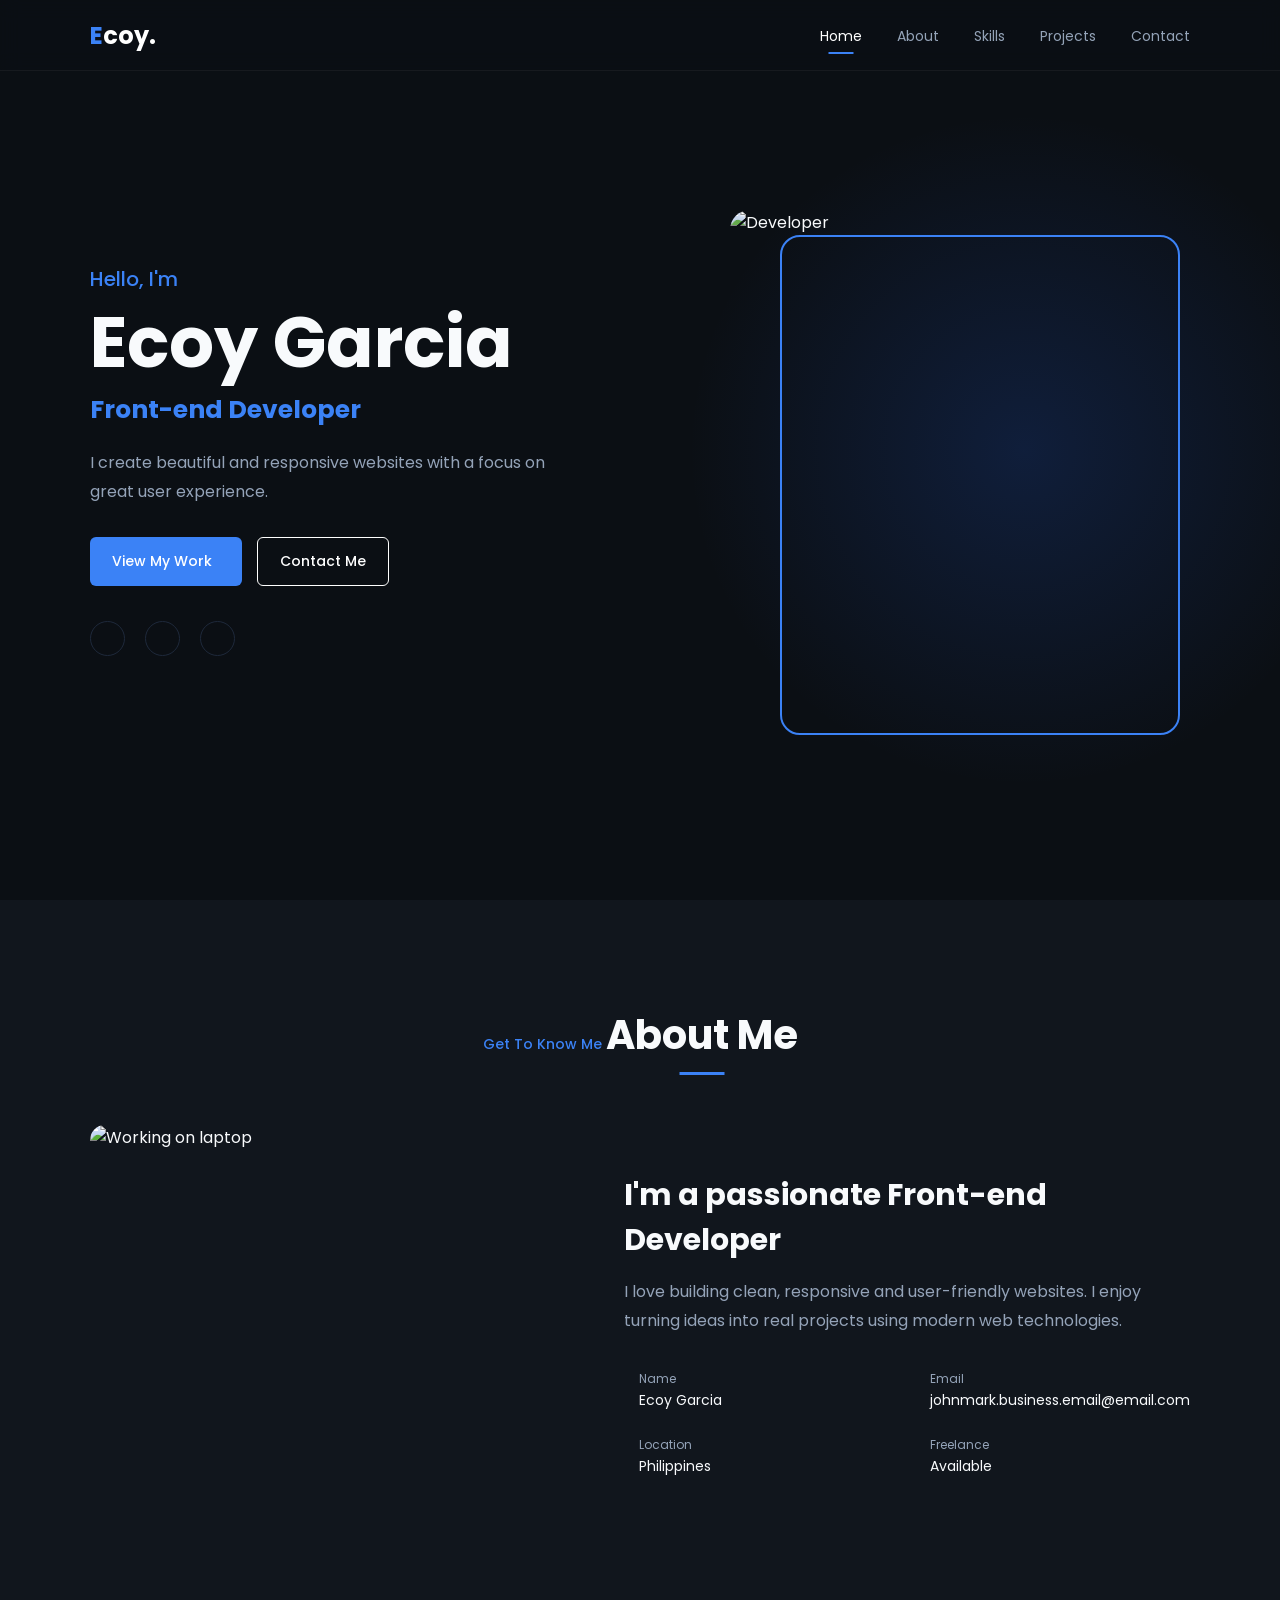
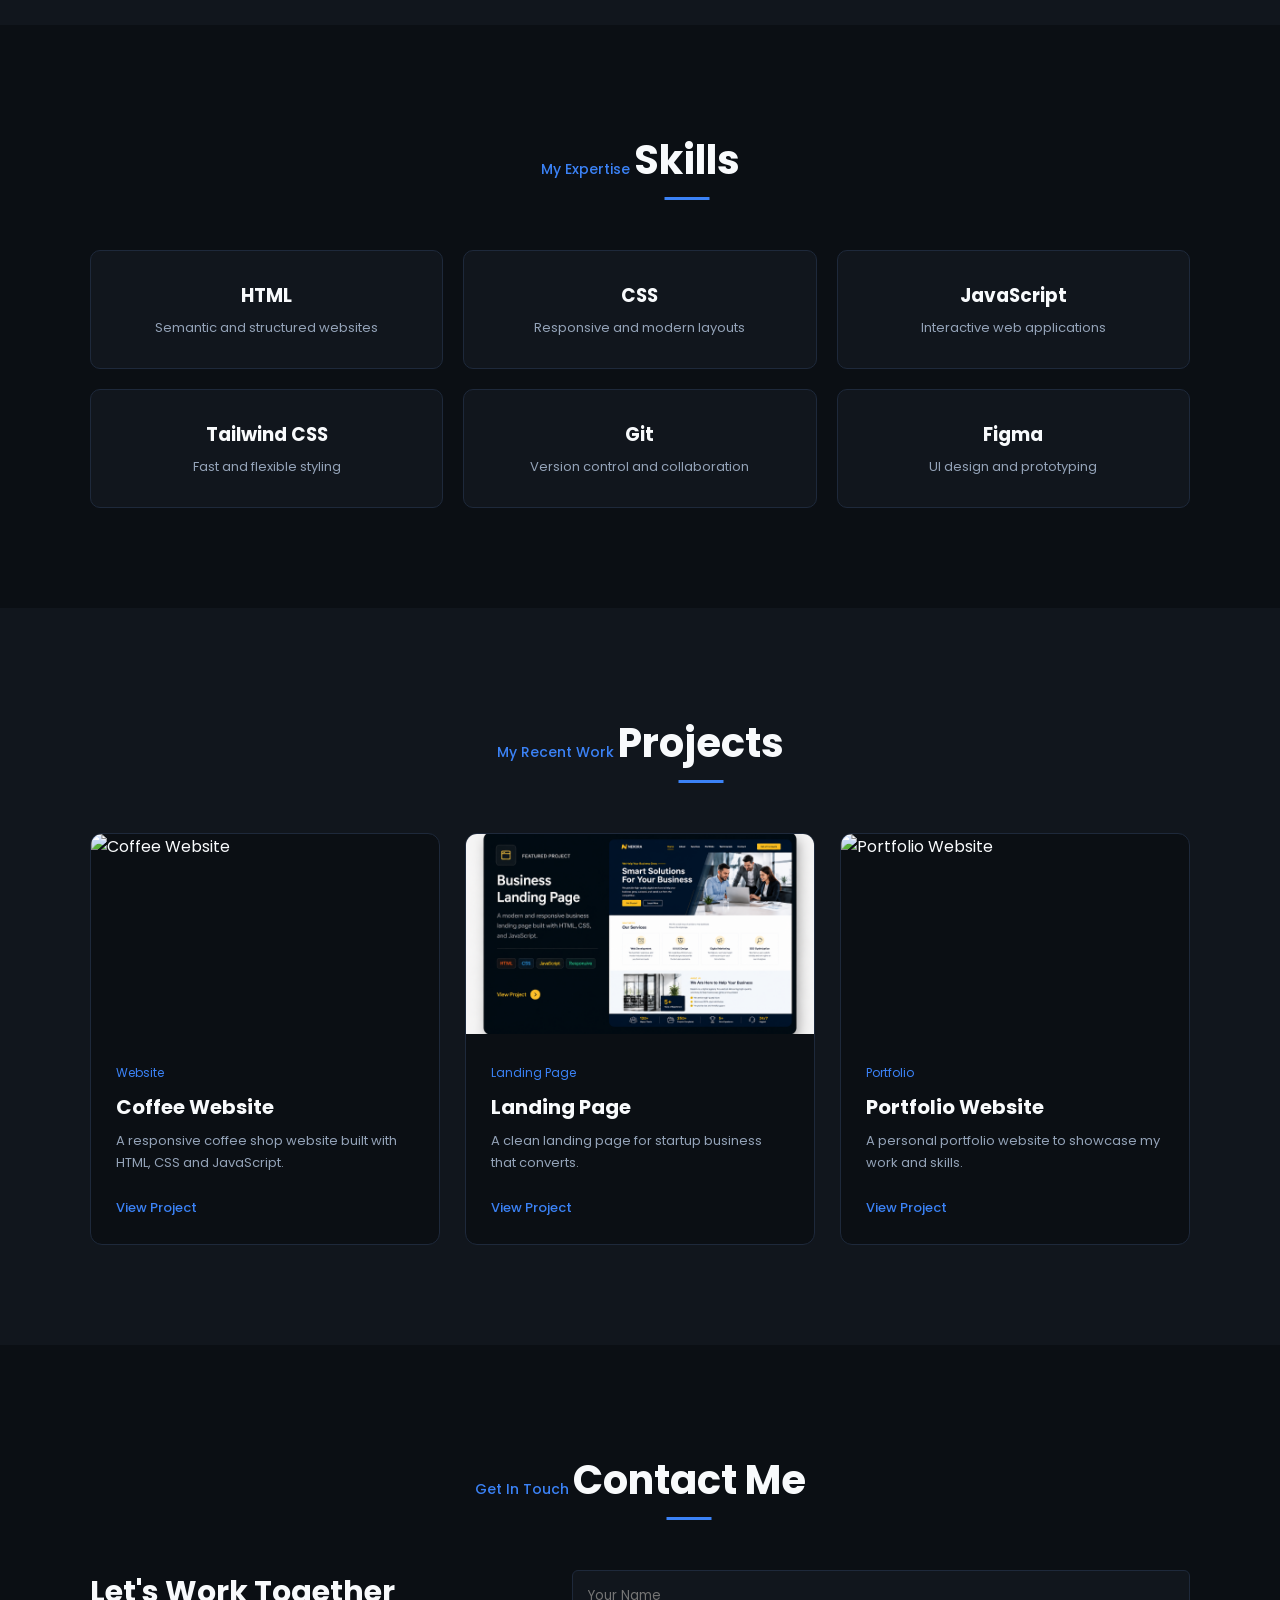
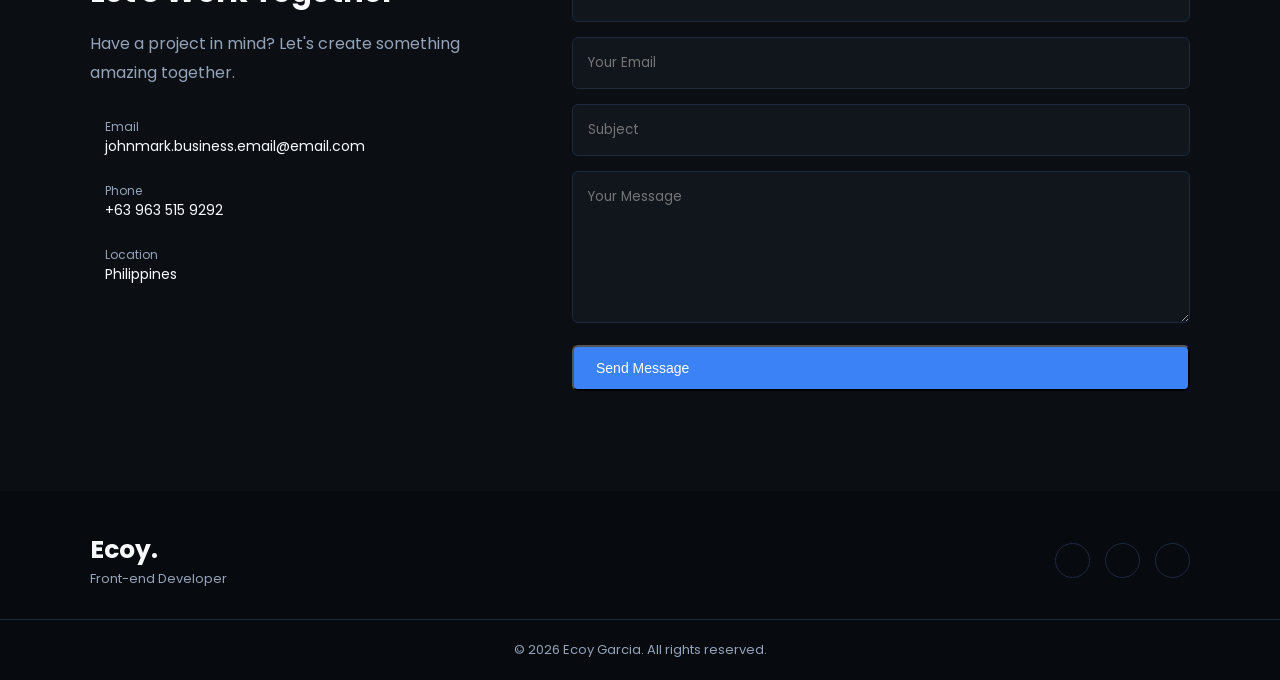
==== index.html @ 95af1ac4 "posting my project" ====
<!DOCTYPE html>
<html lang="en">
<head>
    <meta charset="UTF-8">
    <meta name="viewport" content="width=device-width, initial-scale=1.0">
    <title>Portfolio</title>
    <link
    href="https://cdn.jsdelivr.net/npm/remixicon@4.6.0/fonts/remixicon.css"rel="stylesheet">
    <link rel="stylesheet" href="styles.css">
    <script src="script.js" defer></script>
</head>
<body>
<!-- ================= HEADER ================= -->
<header class="header" id="header">

    <nav class="nav container">

        <a href="#home" class="logo">
            Ecoy.
        </a>

        <div class="nav-menu" id="nav-menu">

            <ul class="nav-list">

                <li>
                    <a href="#home" class="nav-link active">Home</a>
                </li>

                <li>
                    <a href="#about" class="nav-link">About</a>
                </li>

                <li>
                    <a href="#skills" class="nav-link">Skills</a>
                </li>

                <li>
                    <a href="#projects" class="nav-link">Projects</a>
                </li>

                <li>
                    <a href="#contact" class="nav-link">Contact</a>
                </li>

            </ul>

            <!-- Close button -->
            <div class="nav-close" id="nav-close">
                <i class="ri-close-line"></i>
            </div>

        </div>

        <!-- Toggle button -->
        <div class="nav-toggle" id="nav-toggle">
            <i class="ri-menu-line"></i>
        </div>

    </nav>

</header>


<!-- ================= MAIN ================= -->
<main>

    <!-- ================= HOME ================= -->
    <section class="home section" id="home">

        <div class="home-container container grid">

            <div class="home-data">

                <span class="home-subtitle">
                    Hello, I'm
                </span>

                <h1 class="home-title">
                    Ecoy Garcia
                </h1>

                <h2 class="home-job">
                    Front-end Developer
                </h2>

                <p class="home-description">
                    I create beautiful and responsive websites
                    with a focus on great user experience.
                </p>

                <div class="home-buttons">

                    <a href="#projects" class="button">
                        View My Work
                        <i class="ri-arrow-right-line"></i>
                    </a>

                    <a href="#contact" class="button button-outline">
                        Contact Me
                    </a>

                </div>


                <div class="home-social">

                    <a href="https://www.linkedin.com/login/" target="_blank">
                        <i class="ri-linkedin-fill"></i>
                    </a>

                    <a href="https://github.com/" target="_blank">
                        <i class="ri-github-fill"></i>
                    </a>

                    <a href="https://www.instagram.com/" target="_blank">
                        <i class="ri-instagram-line"></i>
                    </a>

                </div>

            </div>


            <div class="home-image">

                <div class="home-image-bg"></div>

                <img
                    src="https://images.unsplash.com/photo-1618641986557-1ecd230959aa?auto=format&fit=crop&w=700&q=80"
                    alt="Developer"
                >

            </div>

        </div>

    </section>


    <!-- ================= ABOUT ================= -->
    <section class="about section" id="about">

        <div class="container">

            <div class="section-title-container">

                <span class="section-subtitle">
                    Get To Know Me
                </span>

                <h2 class="section-title">
                    About Me
                </h2>

            </div>


            <div class="about-container grid">

                <div class="about-image">

                    <img
                        src="https://images.unsplash.com/photo-1498050108023-c5249f4df085?auto=format&fit=crop&w=700&q=80"
                        alt="Working on laptop"
                    >

                </div>


                <div class="about-data">

                    <h3>
                        I'm a passionate Front-end Developer
                    </h3>

                    <p>
                        I love building clean, responsive and
                        user-friendly websites. I enjoy turning
                        ideas into real projects using modern
                        web technologies.
                    </p>


                    <div class="about-info">

                        <div class="about-info-item">
                            <i class="ri-user-line"></i>

                            <div>
                                <span>Name</span>
                                <p>Ecoy Garcia</p>
                            </div>
                        </div>


                        <div class="about-info-item">
                            <i class="ri-mail-line"></i>

                            <div>
                                <span>Email</span>
                                <p>johnmark.business.email@email.com</p>
                            </div>
                        </div>


                        <div class="about-info-item">
                            <i class="ri-map-pin-line"></i>

                            <div>
                                <span>Location</span>
                                <p>Philippines</p>
                            </div>
                        </div>


                        <div class="about-info-item">
                            <i class="ri-briefcase-line"></i>

                            <div>
                                <span>Freelance</span>
                                <p>Available</p>
                            </div>
                        </div>

                    </div>

                </div>

            </div>

        </div>

    </section>


    <!-- ================= SKILLS ================= -->
    <section class="skills section" id="skills">

        <div class="container">

            <div class="section-title-container">

                <span class="section-subtitle">
                    My Expertise
                </span>

                <h2 class="section-title">
                    Skills
                </h2>

            </div>


            <div class="skills-container grid">

                <div class="skill-card">

                    <i class="ri-html5-fill"></i>

                    <h3>HTML</h3>

                    <p>
                        Semantic and structured websites
                    </p>

                </div>


                <div class="skill-card">

                    <i class="ri-css3-fill"></i>

                    <h3>CSS</h3>

                    <p>
                        Responsive and modern layouts
                    </p>

                </div>


                <div class="skill-card">

                    <i class="ri-javascript-fill"></i>

                    <h3>JavaScript</h3>

                    <p>
                        Interactive web applications
                    </p>

                </div>


                <div class="skill-card">

                    <i class="ri-windy-fill"></i>

                    <h3>Tailwind CSS</h3>

                    <p>
                        Fast and flexible styling
                    </p>

                </div>


                <div class="skill-card">

                    <i class="ri-git-branch-line"></i>

                    <h3>Git</h3>

                    <p>
                        Version control and collaboration
                    </p>

                </div>


                <div class="skill-card">

                    <i class="ri-palette-line"></i>

                    <h3>Figma</h3>

                    <p>
                        UI design and prototyping
                    </p>

                </div>

            </div>

        </div>

    </section>


    <!-- ================= PROJECTS ================= -->
    <section class="projects section" id="projects">

        <div class="container">

            <div class="section-title-container">

                <span class="section-subtitle">
                    My Recent Work
                </span>

                <h2 class="section-title">
                    Projects
                </h2>

            </div>


            <div class="projects-container grid">


                <!-- PROJECT 1 -->
                <article class="project-card">

                    <div class="project-image">

                        <img
                            src="https://images.unsplash.com/photo-1495474472287-4d71bcdd2085?auto=format&fit=crop&w=700&q=80"
                            alt="Coffee Website"
                        >

                    </div>


                    <div class="project-data">

                        <span class="project-category">
                            Website
                        </span>

                        <h3 class="project-title">
                            Coffee Website
                        </h3>

                        <p>
                            A responsive coffee shop website
                            built with HTML, CSS and JavaScript.
                        </p>

                        <a href="coffee-website/coffee.html" class="project-link" target="_blank">
                            View Project
                            <i class="ri-arrow-right-line"></i>
                        </a>

                    </div>

                </article>


                <!-- PROJECT 2 -->
                <article class="project-card">

                    <div class="project-image">

                        <!-- <img
                            src="https://images.unsplash.com/photo-1551288049-bebda4e38f71?auto=format&fit=crop&w=700&q=80"
                            alt="Dashboard UI"
                        > -->
                        <img src="./businessLandingPage/img/landingPage.png" alt="Landing Page">

                    </div>


                    <div class="project-data">

                        <span class="project-category">
                            Landing Page
                        </span>

                        <h3 class="project-title">
                            Landing Page
                        </h3>

                        <p>
                            A clean landing page for
                            startup business that converts.
                        </p>

                        <a href="./businessLandingPage/businessLandingPage.html" class="project-link" target="_blank">
                            View Project
                            <i class="ri-arrow-right-line"></i>
                        </a>

                    </div>

                </article>


                <!-- PROJECT 3 -->
                <article class="project-card">

                    <div class="project-image">

                        <img
                            src="https://images.unsplash.com/photo-1460925895917-afdab827c52f?auto=format&fit=crop&w=700&q=80"
                            alt="Portfolio Website"
                        >

                    </div>


                    <div class="project-data">

                        <span class="project-category">
                            Portfolio
                        </span>

                        <h3 class="project-title">
                            Portfolio Website
                        </h3>

                        <p>
                            A personal portfolio website to
                            showcase my work and skills.
                        </p>

                        <a href="#" class="project-link">
                            View Project
                            <i class="ri-arrow-right-line"></i>
                        </a>

                    </div>

                </article>

            </div>

        </div>

    </section>


    <!-- ================= CONTACT ================= -->
    <section class="contact section" id="contact">

        <div class="container">

            <div class="section-title-container">

                <span class="section-subtitle">
                    Get In Touch
                </span>

                <h2 class="section-title">
                    Contact Me
                </h2>

            </div>


            <div class="contact-container grid">


                <div class="contact-data">

                    <h3>
                        Let's Work Together
                    </h3>

                    <p>
                        Have a project in mind?
                        Let's create something amazing together.
                    </p>


                    <div class="contact-info">

                        <div class="contact-item">

                            <i class="ri-mail-line"></i>

                            <div>
                                <span>Email</span>
                                <p>johnmark.business.email@email.com</p>
                            </div>

                        </div>


                        <div class="contact-item">

                            <i class="ri-phone-line"></i>

                            <div>
                                <span>Phone</span>
                                <p>+63 963 515 9292</p>
                            </div>

                        </div>


                        <div class="contact-item">

                            <i class="ri-map-pin-line"></i>

                            <div>
                                <span>Location</span>
                                <p>Philippines</p>
                            </div>

                        </div>

                    </div>

                </div>


                <form class="contact-form" id="contact-form">

                    <div class="form-group">

                        <input
                            type="text"
                            name="name"
                            placeholder="Your Name"
                            required
                        >

                    </div>


                    <div class="form-group">

                        <input
                            type="email"
                            name="email"
                            placeholder="Your Email"
                            required
                        >

                    </div>


                    <div class="form-group">

                        <input
                            type="text"
                            name="subject"
                            placeholder="Subject"
                            required
                        >

                    </div>


                    <div class="form-group">

                        <textarea
                            name="message"
                            placeholder="Your Message"
                            rows="6"
                            required
                        ></textarea>

                    </div>


                    <button type="submit" class="button">
                        Send Message
                        <i class="ri-send-plane-line"></i>
                    </button>

                </form>

            </div>

        </div>

    </section>

</main>


<!-- ================= FOOTER ================= -->
<footer class="footer">

    <div class="container footer-container">

        <div>
            <h3>Ecoy.</h3>

            <p>
                Front-end Developer
            </p>
        </div>


        <div class="footer-social">

            <a href="https://www.linkedin.com/login/" target="_blank">
                <i class="ri-linkedin-fill"></i>
            </a>

            <a href="https://github.com/" target="_blank">
                <i class="ri-github-fill"></i>
            </a>

            <a href="https://www.instagram.com/" target="_blank">
                <i class="ri-instagram-line"></i>
            </a>

        </div>

    </div>


    <div class="footer-copy">

        <p>
            © 2026 Ecoy Garcia. All rights reserved.
        </p>

    </div>

</footer>
</body>
</html>
---- styles.css ----
/* ================= GOOGLE FONT ================= */

@import url('https://fonts.googleapis.com/css2?family=Poppins:wght@400;500;600;700&display=swap');


/* ================= VARIABLES ================= */

:root {
    --primary-color: #3b82f6;
    --primary-dark: #2563eb;

    --background-color: #0b0f14;
    --background-light: #11161d;

    --text-color: #f8fafc;
    --text-light: #94a3b8;

    --white: #ffffff;

    --border-color: #1e293b;

    --container-width: 1100px;

    --body-font: "Poppins", sans-serif;
}


/* ================= RESET ================= */

* {
    margin: 0;
    padding: 0;
    box-sizing: border-box;
}

html {
    scroll-behavior: smooth;
}

body {
    font-family: var(--body-font);
    background: var(--background-color);
    color: var(--text-color);
}

ul {
    list-style: none;
}

a {
    text-decoration: none;
    color: inherit;
}

img {
    display: block;
    max-width: 100%;
}


/* ================= REUSABLE ================= */

.container {
    width: 90%;
    max-width: var(--container-width);
    margin: auto;
}

.grid {
    display: grid;
}

.section {
    padding: 100px 0;
}

.section-title-container {
    text-align: center;
    margin-bottom: 60px;
}

.section-subtitle {
    color: var(--primary-color);
    font-size: 14px;
    font-weight: 500;
}

.section-title {
    font-size: 40px;
    margin-top: 5px;
    position: relative;
    display: inline-block;
}

.section-title::after {
    content: "";
    position: absolute;

    width: 45px;
    height: 3px;

    background: var(--primary-color);

    left: 50%;
    bottom: -10px;

    transform: translateX(-50%);
}


/* ================= BUTTON ================= */

.button {
    display: inline-flex;
    align-items: center;
    gap: 8px;

    background: var(--primary-color);

    padding: 13px 22px;

    border-radius: 6px;

    color: var(--white);

    font-size: 14px;
    font-weight: 500;

    transition: .3s;
}

.button:hover {
    background: var(--primary-dark);
    transform: translateY(-2px);
}

.button-outline {
    background: transparent;
    border: 1px solid var(--white);
}

.button-outline:hover {
    background: var(--white);
    color: var(--background-color);
}


/* ================= HEADER ================= */

.header {
    position: fixed;

    top: 0;
    left: 0;

    width: 100%;

    background: rgba(11, 15, 20, .9);

    backdrop-filter: blur(10px);

    z-index: 1000;

    border-bottom: 1px solid rgba(255, 255, 255, .05);
}

.nav {
    height: 70px;

    display: flex;
    align-items: center;
    justify-content: space-between;
}

.logo {
    font-size: 24px;
    font-weight: 700;

    color: var(--white);
}

.logo::first-letter {
    color: var(--primary-color);
}

.nav-list {
    display: flex;
    gap: 35px;
}

.nav-link {
    font-size: 14px;
    color: var(--text-light);

    transition: .3s;
}

.nav-link:hover,
.nav-link.active {
    color: var(--white);
}

.nav-link.active {
    position: relative;
}

.nav-link.active::after {
    content: "";

    position: absolute;

    width: 25px;
    height: 2px;

    background: var(--primary-color);

    bottom: -8px;
    left: 50%;

    transform: translateX(-50%);
}

.nav-toggle,
.nav-close {
    display: none;
}


/* ================= HOME ================= */

.home {
    min-height: 100vh;

    display: flex;
    align-items: center;

    padding-top: 120px;

    background:
        radial-gradient(
            circle at 80% 50%,
            rgba(37, 99, 235, .18),
            transparent 30%
        );
}

.home-container {
    grid-template-columns: 1fr 1fr;

    align-items: center;

    gap: 60px;
}

.home-subtitle {
    color: var(--primary-color);

    font-size: 20px;
    font-weight: 500;
}

.home-title {
    font-size: clamp(40px, 6vw, 70px);

    line-height: 1.1;

    margin: 10px 0;
}

.home-job {
    color: var(--primary-color);

    font-size: 25px;

    margin-bottom: 20px;
}

.home-description {
    color: var(--text-light);

    max-width: 500px;

    line-height: 1.8;

    margin-bottom: 30px;
}

.home-buttons {
    display: flex;
    gap: 15px;

    flex-wrap: wrap;
}

.home-social {
    display: flex;

    gap: 20px;

    margin-top: 35px;
}

.home-social a {
    width: 35px;
    height: 35px;

    display: flex;
    align-items: center;
    justify-content: center;

    border: 1px solid var(--border-color);

    border-radius: 50%;

    color: var(--text-light);

    transition: .3s;
}

.home-social a:hover {
    color: var(--white);
    background: var(--primary-color);
    border-color: var(--primary-color);
}


/* ================= HOME IMAGE ================= */

.home-image {
    position: relative;

    display: flex;
    justify-content: center;
}

.home-image img {
    width: 400px;
    height: 500px;

    object-fit: cover;

    border-radius: 20px;

    position: relative;

    z-index: 2;

    filter: grayscale(20%);
}

.home-image-bg {
    position: absolute;

    width: 400px;
    height: 500px;

    border: 2px solid var(--primary-color);

    border-radius: 20px;

    top: 25px;
    left: calc(50% - 175px);

    transform: translateX(25px);

    z-index: 1;
}


/* ================= ABOUT ================= */

.about {
    background: var(--background-light);
}

.about-container {
    grid-template-columns: .9fr 1.1fr;

    align-items: center;

    gap: 70px;
}

.about-image img {
    width: 100%;

    max-width: 450px;

    height: 400px;

    object-fit: cover;

    border-radius: 15px;
}

.about-data h3 {
    font-size: 30px;

    margin-bottom: 15px;
}

.about-data > p {
    color: var(--text-light);

    line-height: 1.8;

    margin-bottom: 30px;
}

.about-info {
    display: grid;

    grid-template-columns: 1fr 1fr;

    gap: 20px;
}

.about-info-item {
    display: flex;

    align-items: center;

    gap: 15px;
}

.about-info-item i {
    color: var(--primary-color);

    font-size: 22px;
}

.about-info-item span {
    color: var(--text-light);

    font-size: 12px;
}

.about-info-item p {
    font-size: 14px;
}


/* ================= SKILLS ================= */

.skills-container {
    grid-template-columns: repeat(3, 1fr);

    gap: 20px;
}

.skill-card {
    padding: 30px;

    text-align: center;

    background: var(--background-light);

    border: 1px solid var(--border-color);

    border-radius: 10px;

    transition: .3s;
}

.skill-card:hover {
    transform: translateY(-8px);

    border-color: var(--primary-color);
}

.skill-card i {
    font-size: 45px;

    color: var(--primary-color);

    margin-bottom: 15px;
}

.skill-card h3 {
    margin-bottom: 8px;
}

.skill-card p {
    color: var(--text-light);

    font-size: 13px;
}


/* ================= PROJECTS ================= */

.projects {
    background: var(--background-light);
}

.projects-container {
    grid-template-columns: repeat(3, 1fr);

    gap: 25px;
}

.project-card {
    background: var(--background-color);

    border: 1px solid var(--border-color);

    border-radius: 12px;

    overflow: hidden;

    transition: .3s;
}

.project-card:hover {
    transform: translateY(-8px);

    border-color: var(--primary-color);
}

.project-image {
    height: 200px;

    overflow: hidden;
}

.project-image img {
    width: 100%;
    height: 100%;

    object-fit: cover;

    transition: .4s;
}

.project-card:hover .project-image img {
    transform: scale(1.08);
}

.project-data {
    padding: 25px;
}

.project-category {
    color: var(--primary-color);

    font-size: 12px;
}

.project-title {
    font-size: 20px;

    margin: 8px 0;
}

.project-data p {
    color: var(--text-light);

    font-size: 13px;

    line-height: 1.7;

    margin-bottom: 20px;
}

.project-link {
    display: inline-flex;

    align-items: center;

    gap: 7px;

    color: var(--primary-color);

    font-size: 13px;

    font-weight: 500;
}


/* ================= CONTACT ================= */

.contact-container {
    grid-template-columns: .8fr 1.2fr;

    gap: 70px;
}

.contact-data h3 {
    font-size: 30px;

    margin-bottom: 15px;
}

.contact-data > p {
    color: var(--text-light);

    line-height: 1.8;

    margin-bottom: 30px;
}

.contact-info {
    display: grid;

    gap: 25px;
}

.contact-item {
    display: flex;

    gap: 15px;

    align-items: center;
}

.contact-item i {
    color: var(--primary-color);

    font-size: 23px;
}

.contact-item span {
    display: block;

    color: var(--text-light);

    font-size: 12px;
}

.contact-item p {
    font-size: 14px;
}

.contact-form {
    display: grid;

    gap: 15px;
}

.form-group input,
.form-group textarea {
    width: 100%;

    padding: 15px;

    border: 1px solid var(--border-color);

    background: var(--background-light);

    color: var(--white);

    border-radius: 6px;

    outline: none;

    font-family: var(--body-font);

    transition: .3s;
}

.form-group input:focus,
.form-group textarea:focus {
    border-color: var(--primary-color);
}

.form-group textarea {
    resize: vertical;
}


/* ================= FOOTER ================= */

.footer {
    background: #070a0e;

    padding-top: 40px;
}

.footer-container {
    display: flex;

    justify-content: space-between;

    align-items: center;
}

.footer h3 {
    font-size: 25px;
}

.footer p {
    color: var(--text-light);

    font-size: 13px;
}

.footer-social {
    display: flex;

    gap: 15px;
}

.footer-social a {
    width: 35px;
    height: 35px;

    border: 1px solid var(--border-color);

    border-radius: 50%;

    display: flex;

    justify-content: center;
    align-items: center;

    transition: .3s;
}

.footer-social a:hover {
    background: var(--primary-color);

    border-color: var(--primary-color);
}

.footer-copy {
    text-align: center;

    border-top: 1px solid var(--border-color);

    margin-top: 30px;

    padding: 20px 0;
}


/* ================= RESPONSIVE ================= */

@media screen and (max-width: 800px) {

    .section {
        padding: 80px 0;
    }


    /* NAV */

    .nav-menu {
        position: fixed;

        top: 0;
        right: -100%;

        width: 70%;

        height: 100vh;

        background: var(--background-light);

        padding: 100px 40px;

        transition: .4s;

        box-shadow: -10px 0 30px rgba(0, 0, 0, .3);
    }

    .nav-menu.show-menu {
        right: 0;
    }

    .nav-list {
        flex-direction: column;

        gap: 30px;
    }

    .nav-link {
        font-size: 18px;
    }

    .nav-toggle {
        display: block;

        font-size: 25px;

        cursor: pointer;
    }

    .nav-close {
        display: block;

        position: absolute;

        top: 25px;
        right: 25px;

        font-size: 25px;

        cursor: pointer;
    }


    /* HOME */

    .home-container {
        grid-template-columns: 1fr;

        text-align: center;
    }

    .home-data {
        order: 2;
    }

    .home-image {
        order: 1;
    }

    .home-description {
        margin-left: auto;
        margin-right: auto;
    }

    .home-buttons {
        justify-content: center;
    }

    .home-social {
        justify-content: center;
    }

    .home-image img {
        width: 280px;
        height: 350px;
    }

    .home-image-bg {
        width: 280px;
        height: 350px;

        left: calc(50% - 140px);
    }


    /* ABOUT */

    .about-container {
        grid-template-columns: 1fr;

        gap: 40px;
    }

    .about-image img {
        margin: auto;
    }


    /* SKILLS */

    .skills-container {
        grid-template-columns: repeat(2, 1fr);
    }


    /* PROJECTS */

    .projects-container {
        grid-template-columns: 1fr;
    }


    /* CONTACT */

    .contact-container {
        grid-template-columns: 1fr;

        gap: 50px;
    }

}


@media screen and (max-width: 500px) {

    .home-title {
        font-size: 40px;
    }

    .home-job {
        font-size: 20px;
    }

    .section-title {
        font-size: 32px;
    }

    .skills-container {
        grid-template-columns: 1fr;
    }

    .about-info {
        grid-template-columns: 1fr;
    }

    .footer-container {
        flex-direction: column;

        gap: 20px;

        text-align: center;
    }

}
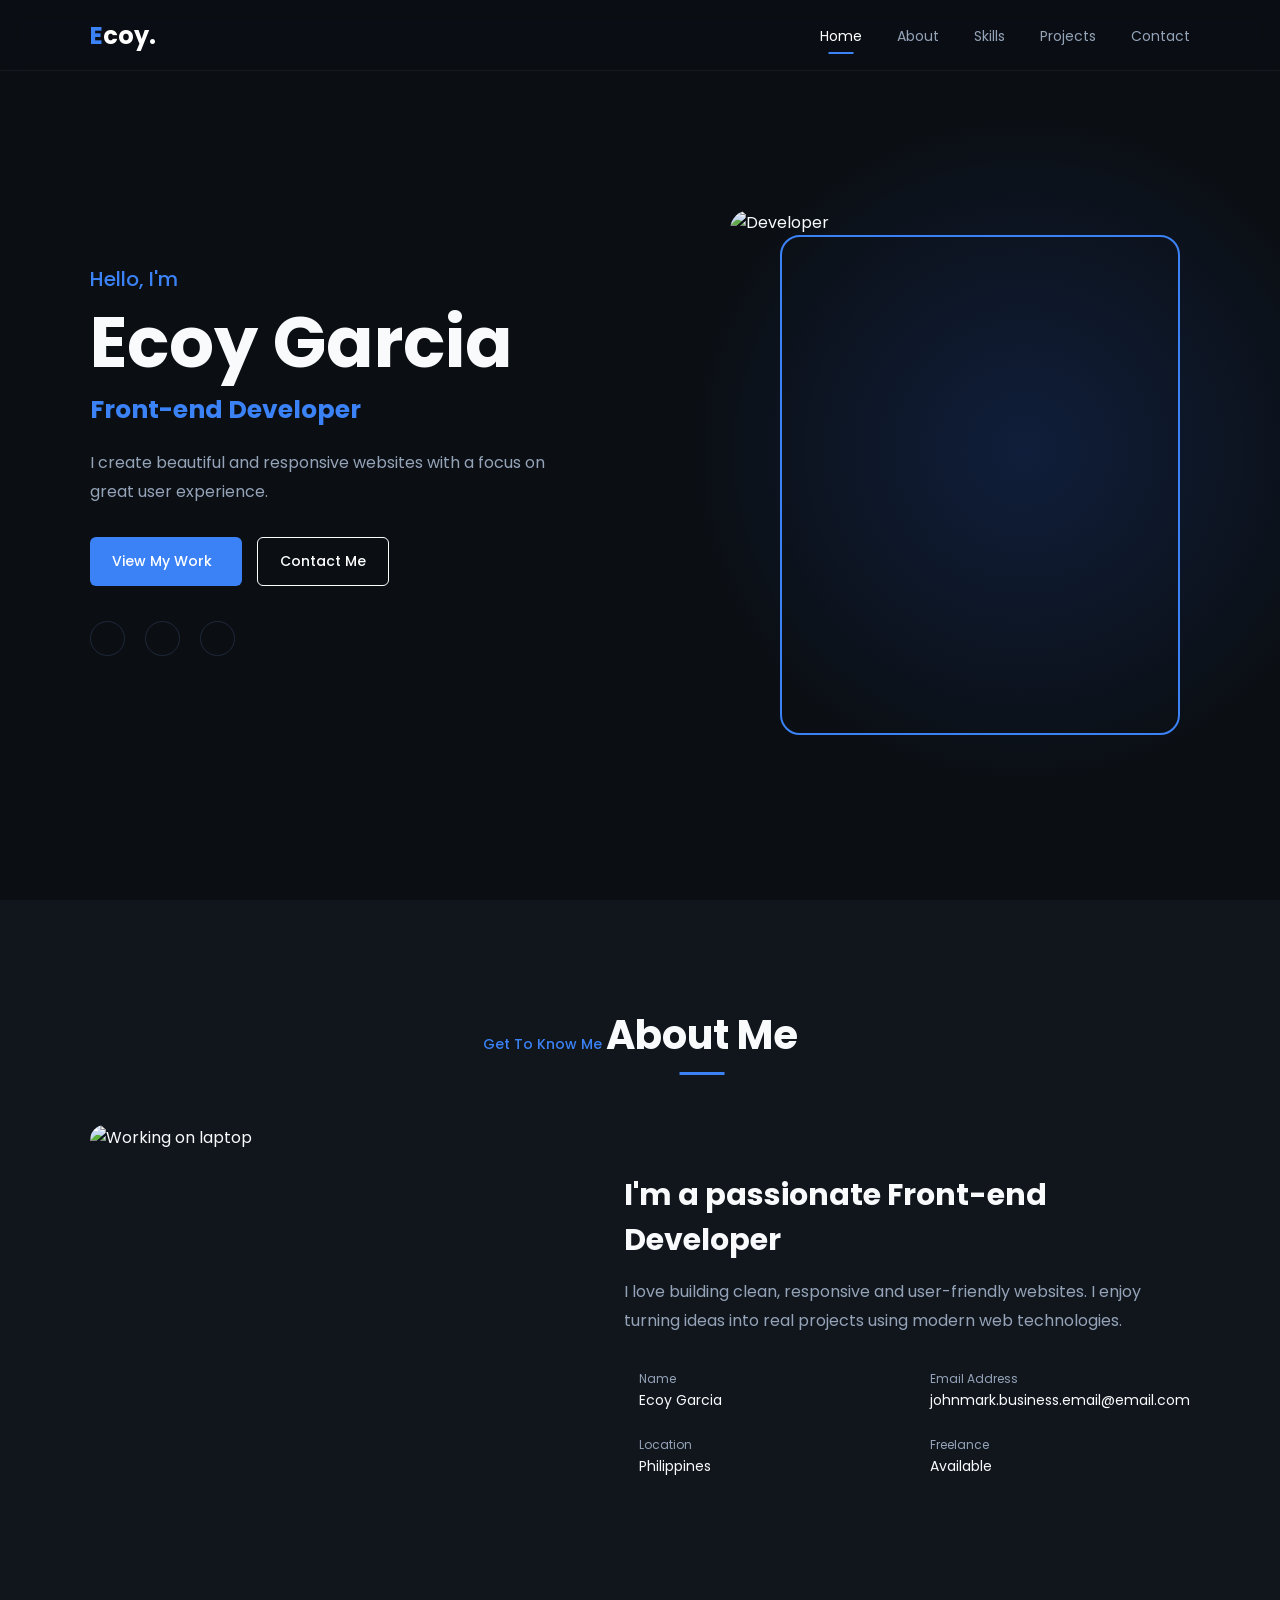
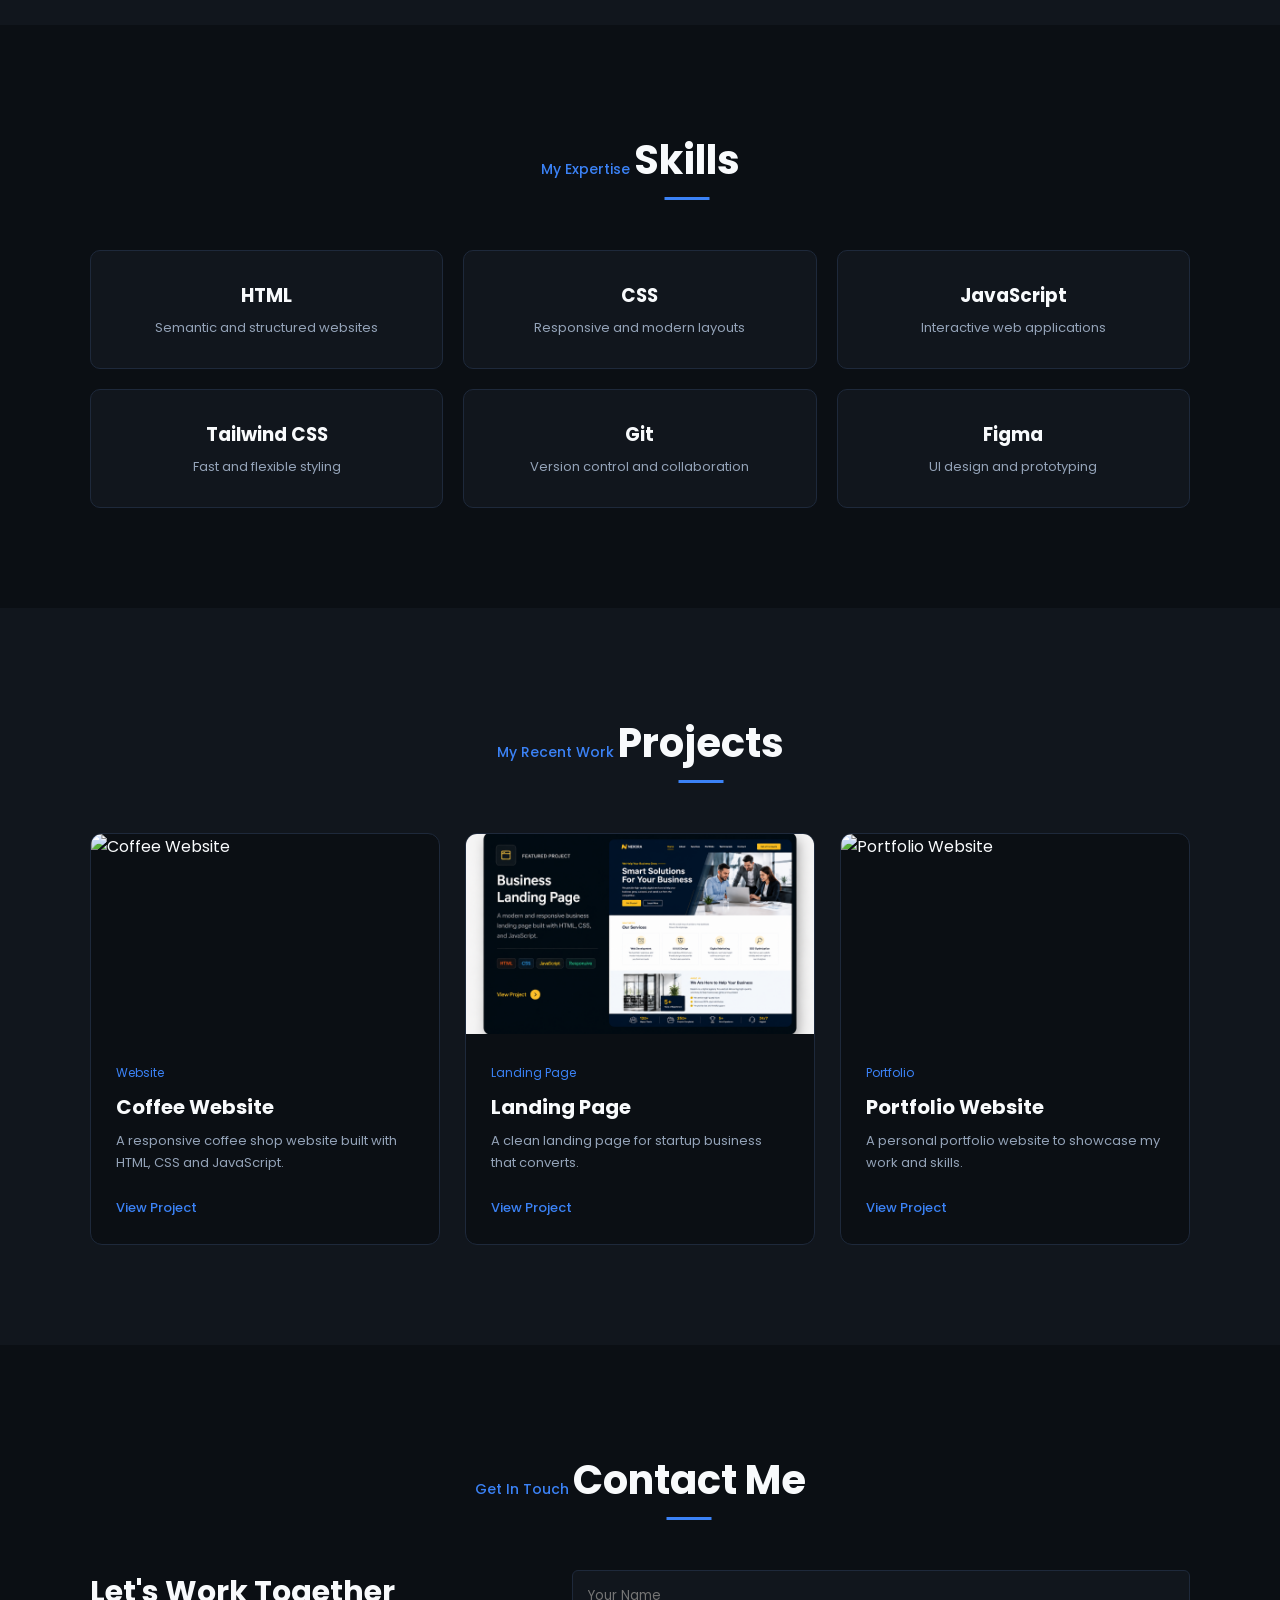
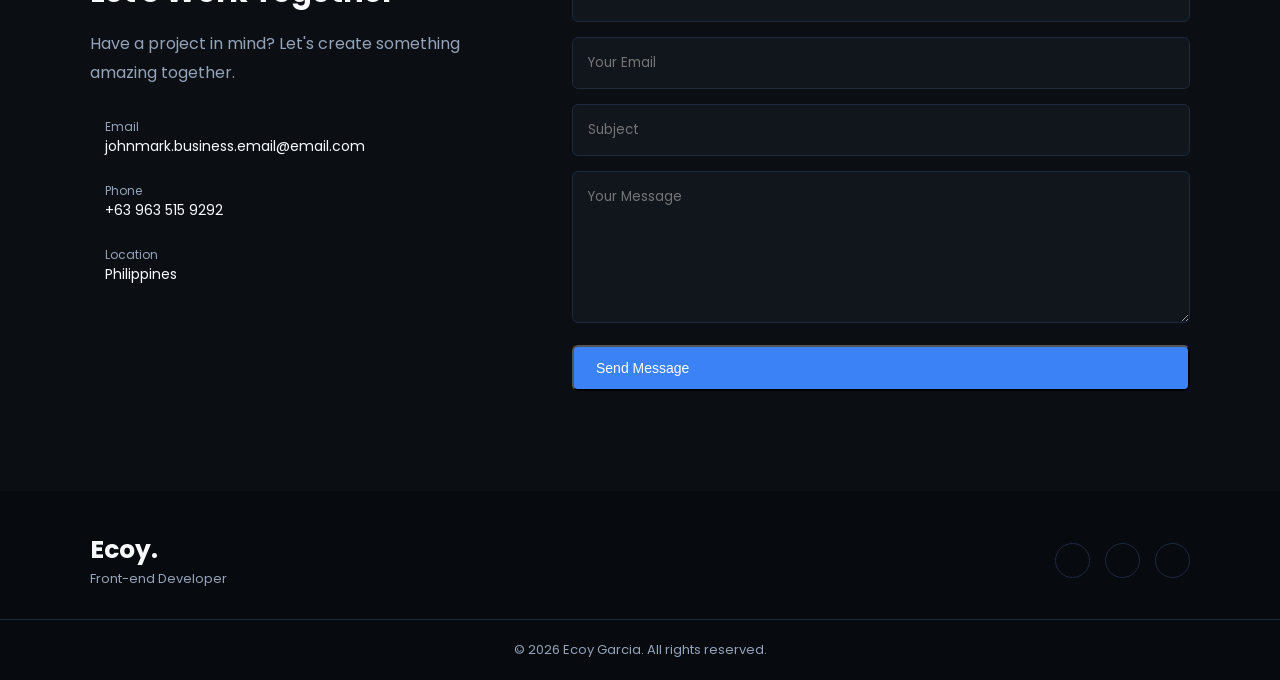
==== commit 684e932c: "second commit" ====
--- a/index.html
+++ b/index.html
@@ -4,8 +4,7 @@
     <meta charset="UTF-8">
     <meta name="viewport" content="width=device-width, initial-scale=1.0">
     <title>Portfolio</title>
-    <link
-    href="https://cdn.jsdelivr.net/npm/remixicon@4.6.0/fonts/remixicon.css"rel="stylesheet">
+    <link href="https://cdn.jsdelivr.net/npm/remixicon@4.6.0/fonts/remixicon.css"rel="stylesheet">
     <link rel="stylesheet" href="styles.css">
     <script src="script.js" defer></script>
 </head>
@@ -198,7 +197,7 @@
                             <i class="ri-mail-line"></i>
 
                             <div>
-                                <span>Email</span>
+                                <span>Email Address</span>
                                 <p>johnmark.business.email@email.com</p>
                             </div>
                         </div>
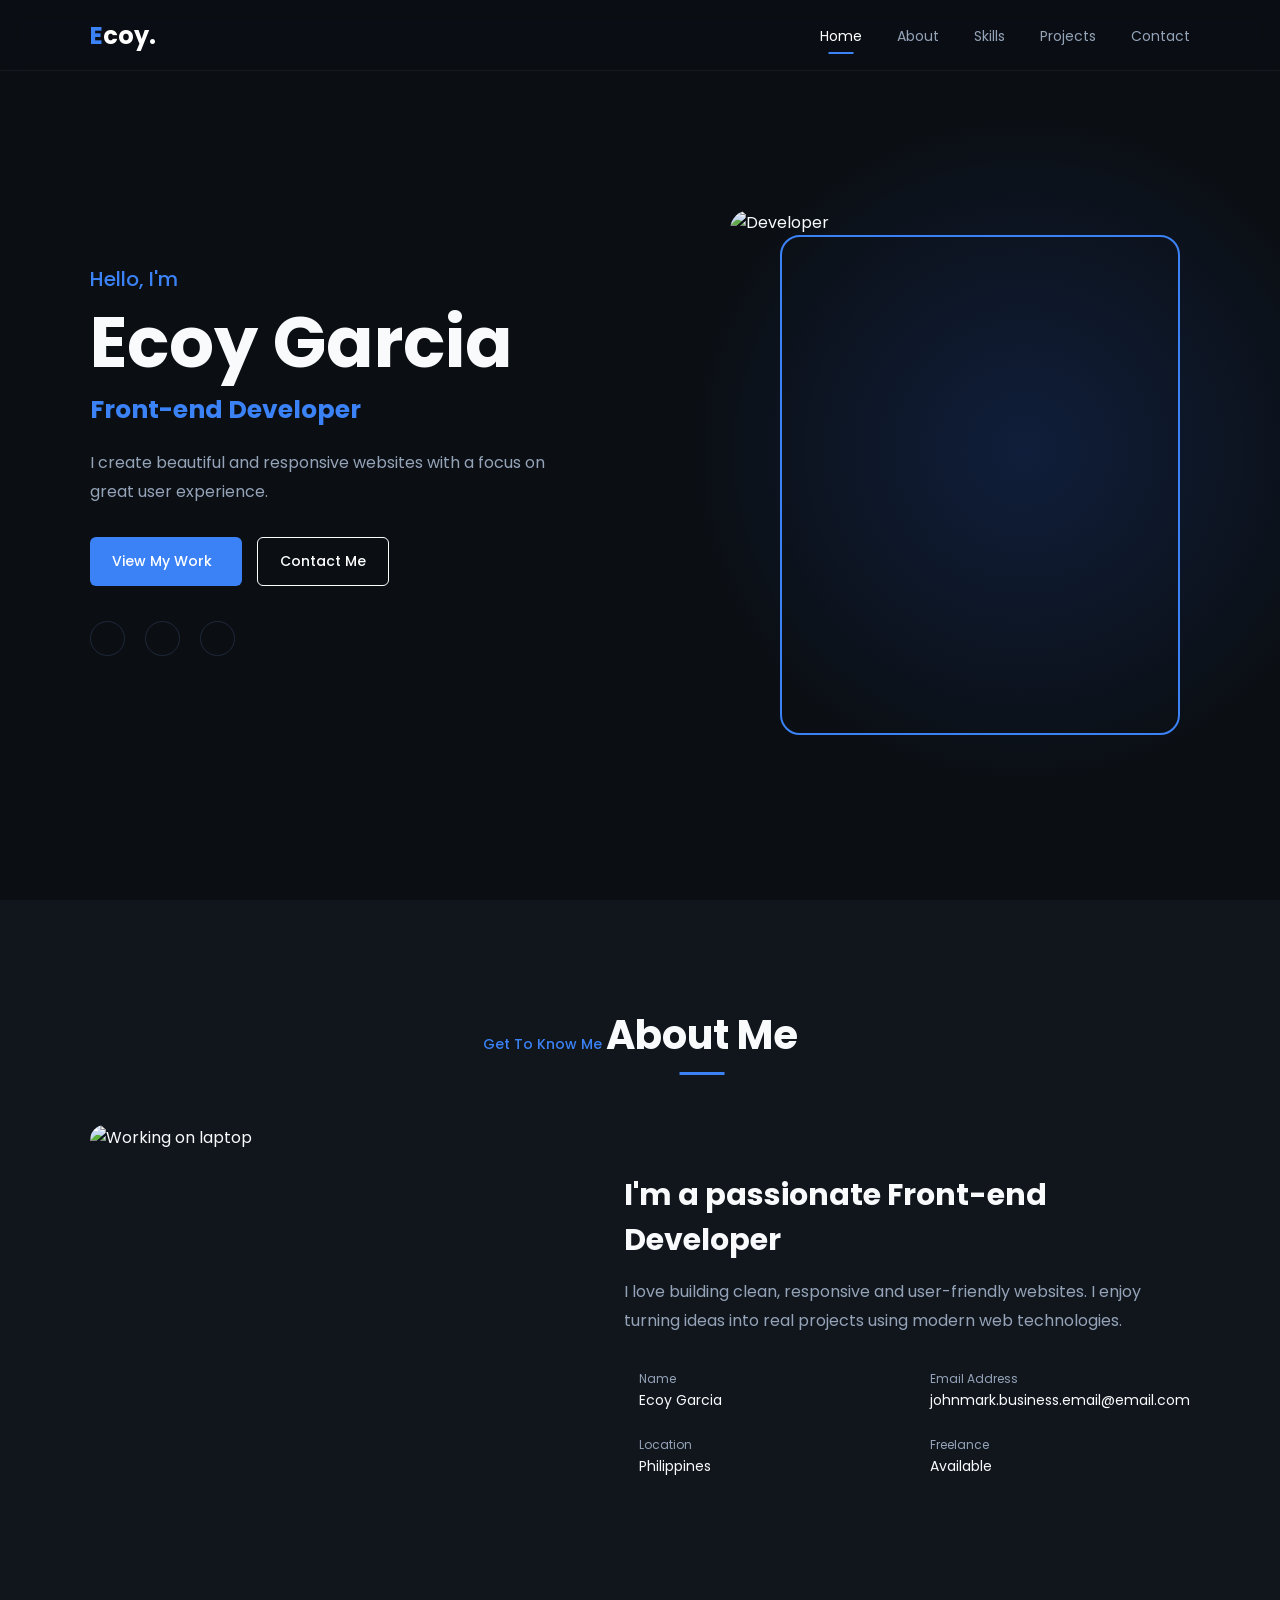
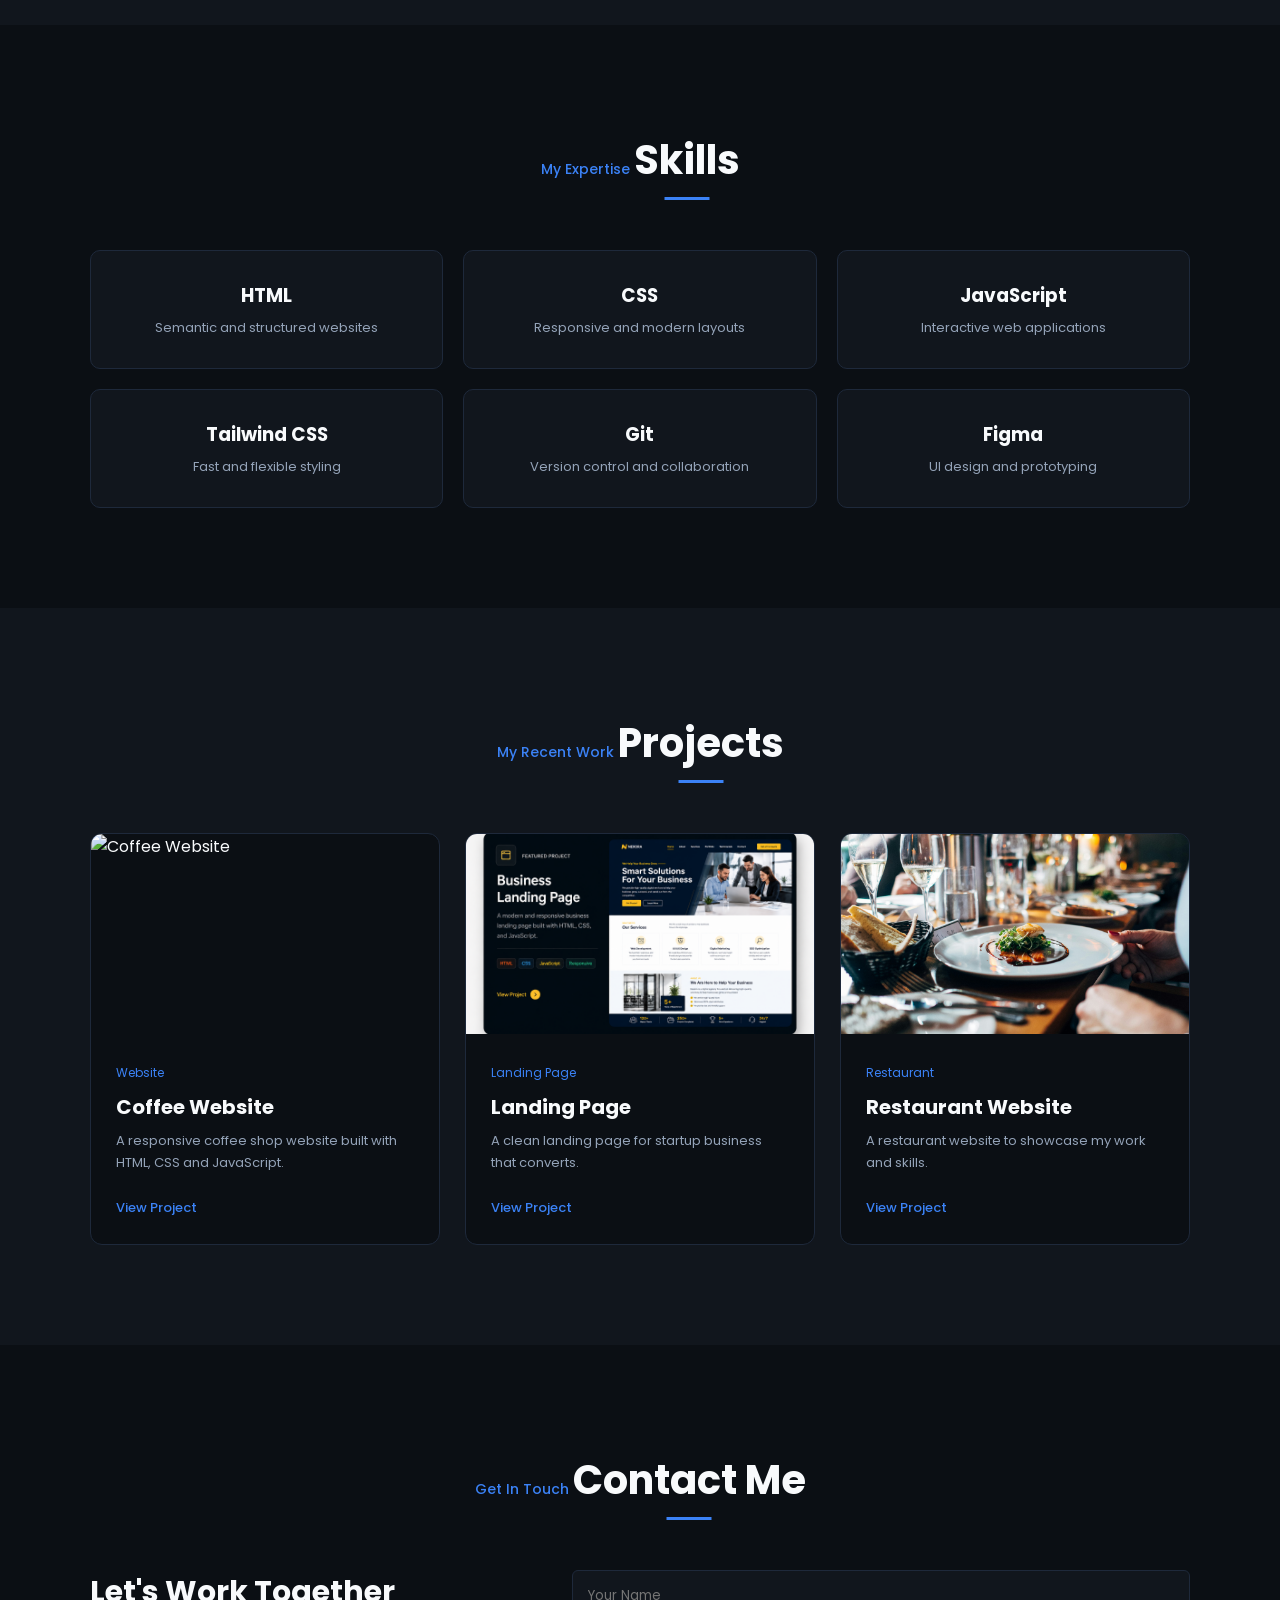
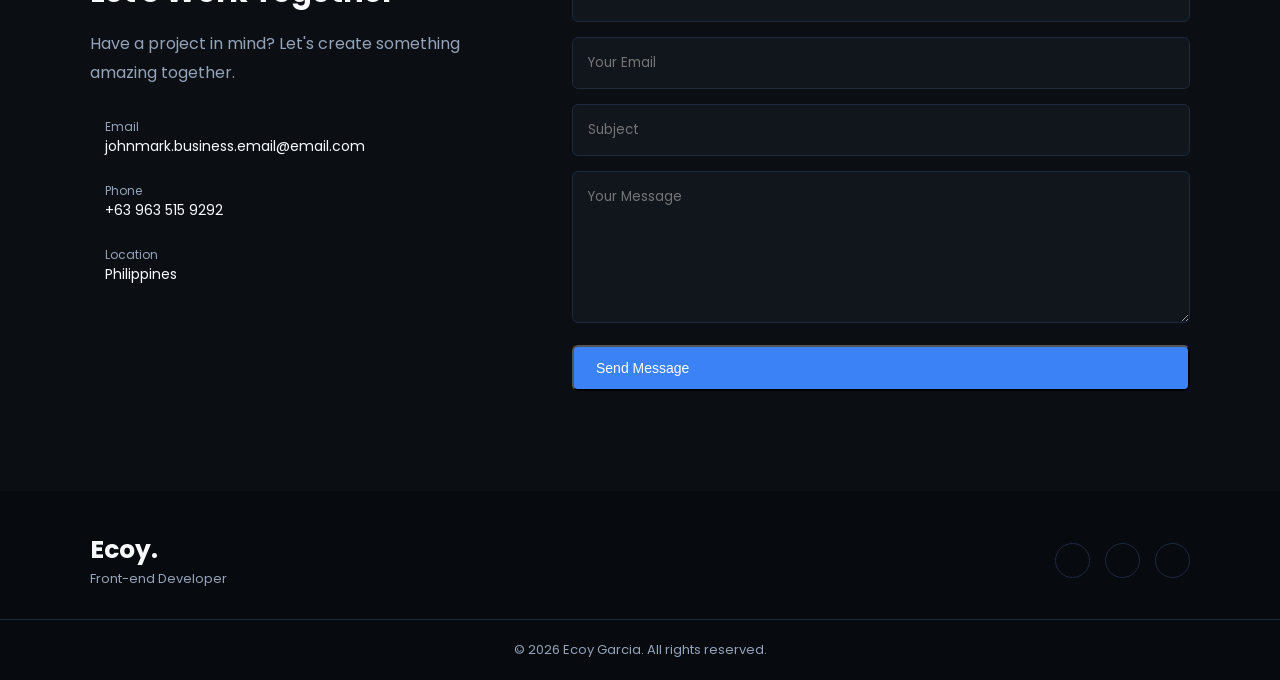
==== commit 1b5e9e4f: "adding restaurant website" ====
--- a/index.html
+++ b/index.html
@@ -441,8 +441,8 @@
                     <div class="project-image">
 
                         <img
-                            src="https://images.unsplash.com/photo-1460925895917-afdab827c52f?auto=format&fit=crop&w=700&q=80"
-                            alt="Portfolio Website"
+                            src="./restaurantLandingPage/img/restaurant.jpg"
+                            alt="Restaurant Website"
                         >
 
                     </div>
@@ -451,19 +451,19 @@
                     <div class="project-data">
 
                         <span class="project-category">
-                            Portfolio
+                            Restaurant
                         </span>
 
                         <h3 class="project-title">
-                            Portfolio Website
+                            Restaurant Website
                         </h3>
 
                         <p>
-                            A personal portfolio website to
+                            A restaurant website to
                             showcase my work and skills.
                         </p>
 
-                        <a href="#" class="project-link">
+                        <a href="./restaurantLandingPage/restaurant.html" class="project-link" target="_blank">
                             View Project
                             <i class="ri-arrow-right-line"></i>
                         </a>
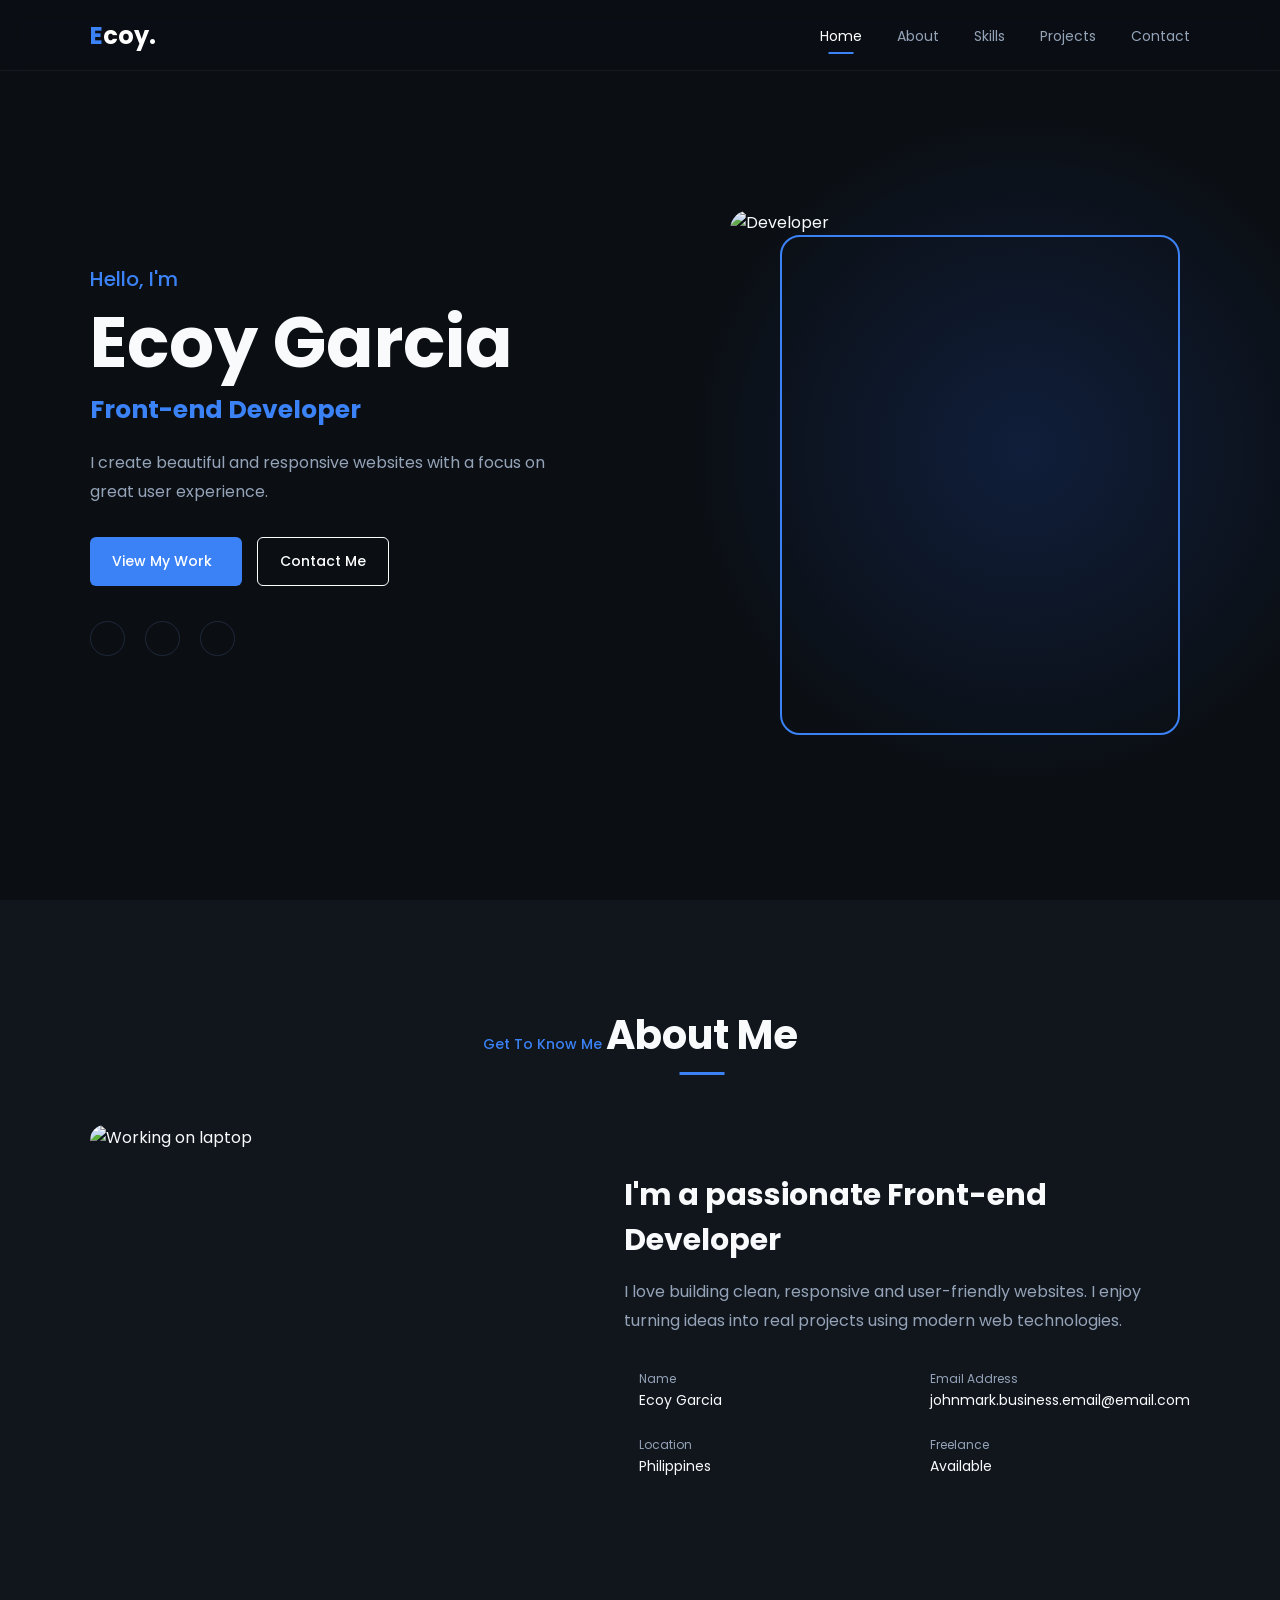
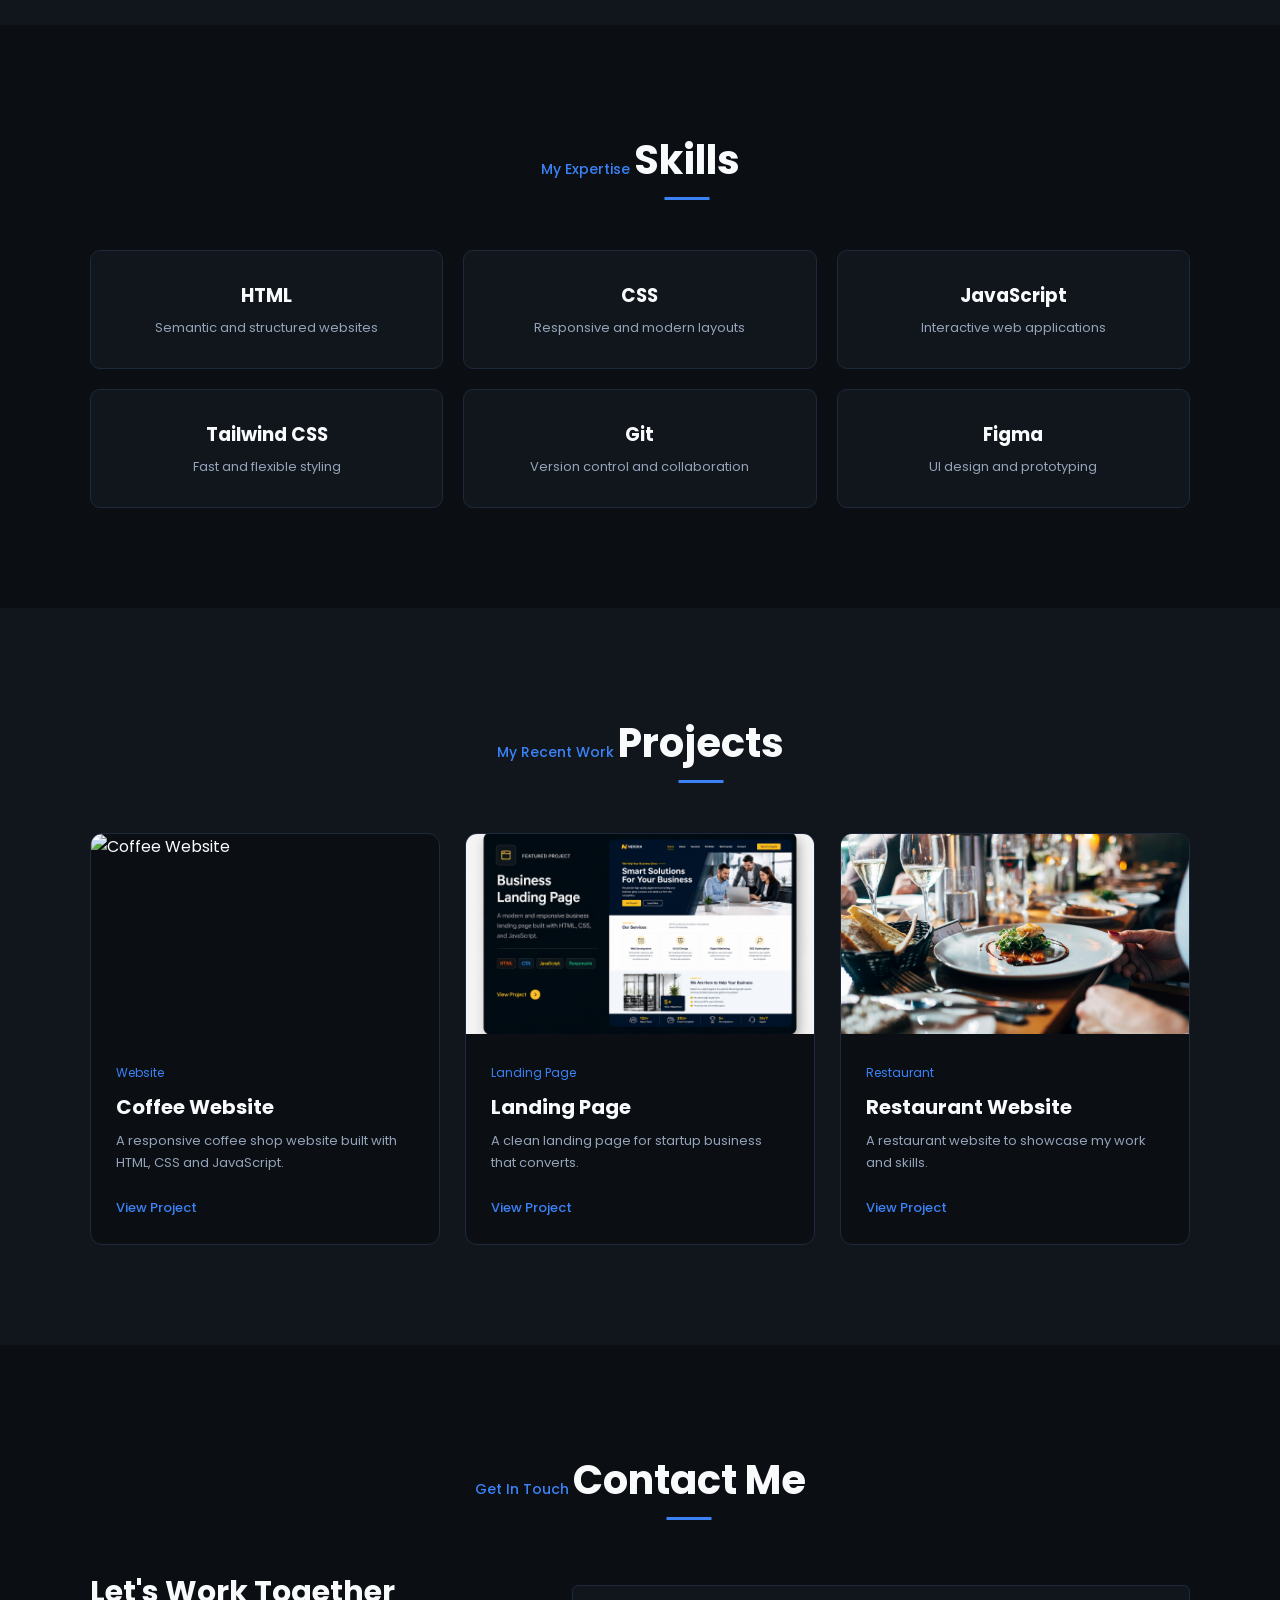
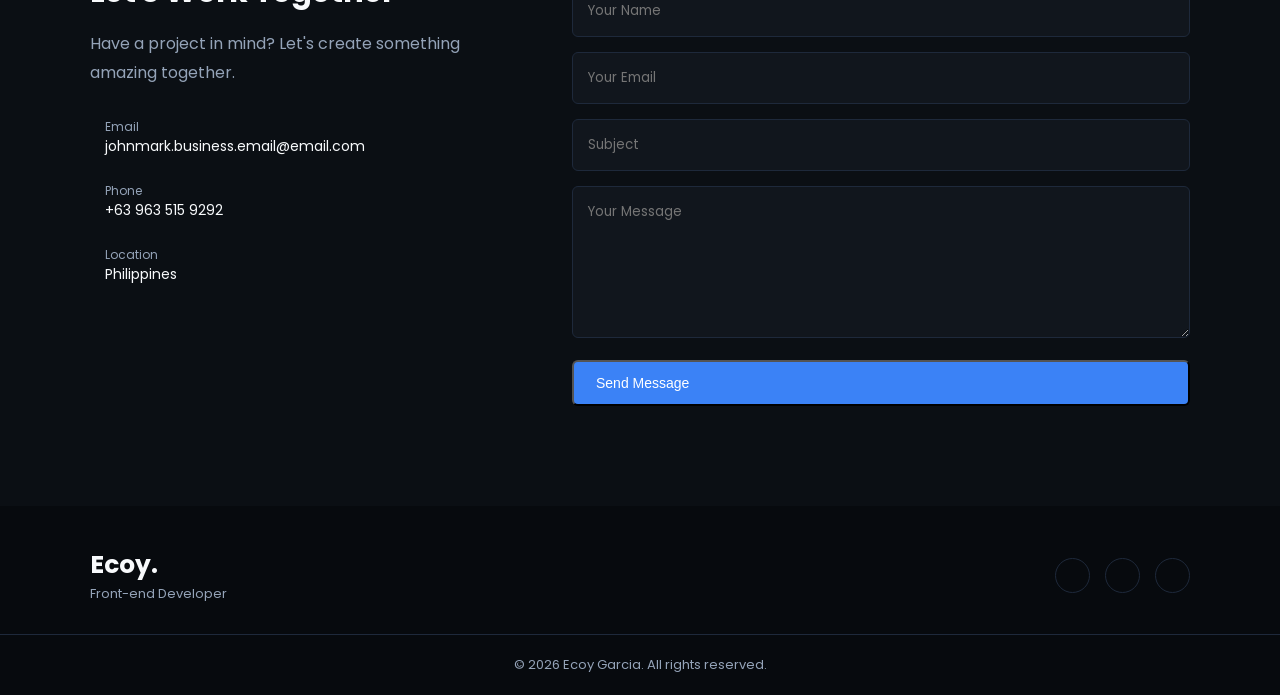
==== commit 9c8ed186: "fixing contact form" ====
--- a/index.html
+++ b/index.html
@@ -553,64 +553,70 @@
 
                 </div>
 
-
-                <form class="contact-form" id="contact-form">
+                <!-- value="9453a91e-6531-4a1f-a54b-9d6609f5344e" -->
+
+                <form action="https://api.web3forms.com/submit" method="POST" class="contact-form" id="contact-form">
 
                     <div class="form-group">
-
+                
+                        <input
+                            type="hidden"
+                            name="access_key"
+                            value="9453a91e-6531-4a1f-a54b-9d6609f5344e"
+                        >
+                
+                    </div>
+                
+                    <div class="form-group">
+                
                         <input
                             type="text"
                             name="name"
                             placeholder="Your Name"
                             required
                         >
-
-                    </div>
-
-
+                
+                    </div>
+                
                     <div class="form-group">
-
+                
                         <input
                             type="email"
                             name="email"
                             placeholder="Your Email"
                             required
                         >
-
-                    </div>
-
-
+                
+                    </div>
+                
                     <div class="form-group">
-
+                
                         <input
                             type="text"
-                            name="subject"
+                            name="_subject"
                             placeholder="Subject"
                             required
                         >
-
-                    </div>
-
-
+                
+                    </div>
+                
                     <div class="form-group">
-
+                
                         <textarea
                             name="message"
                             placeholder="Your Message"
                             rows="6"
                             required
                         ></textarea>
-
-                    </div>
-
-
+                
+                    </div>
+                
                     <button type="submit" class="button">
                         Send Message
                         <i class="ri-send-plane-line"></i>
                     </button>
-
+                
                 </form>
-
             </div>
 
         </div>
